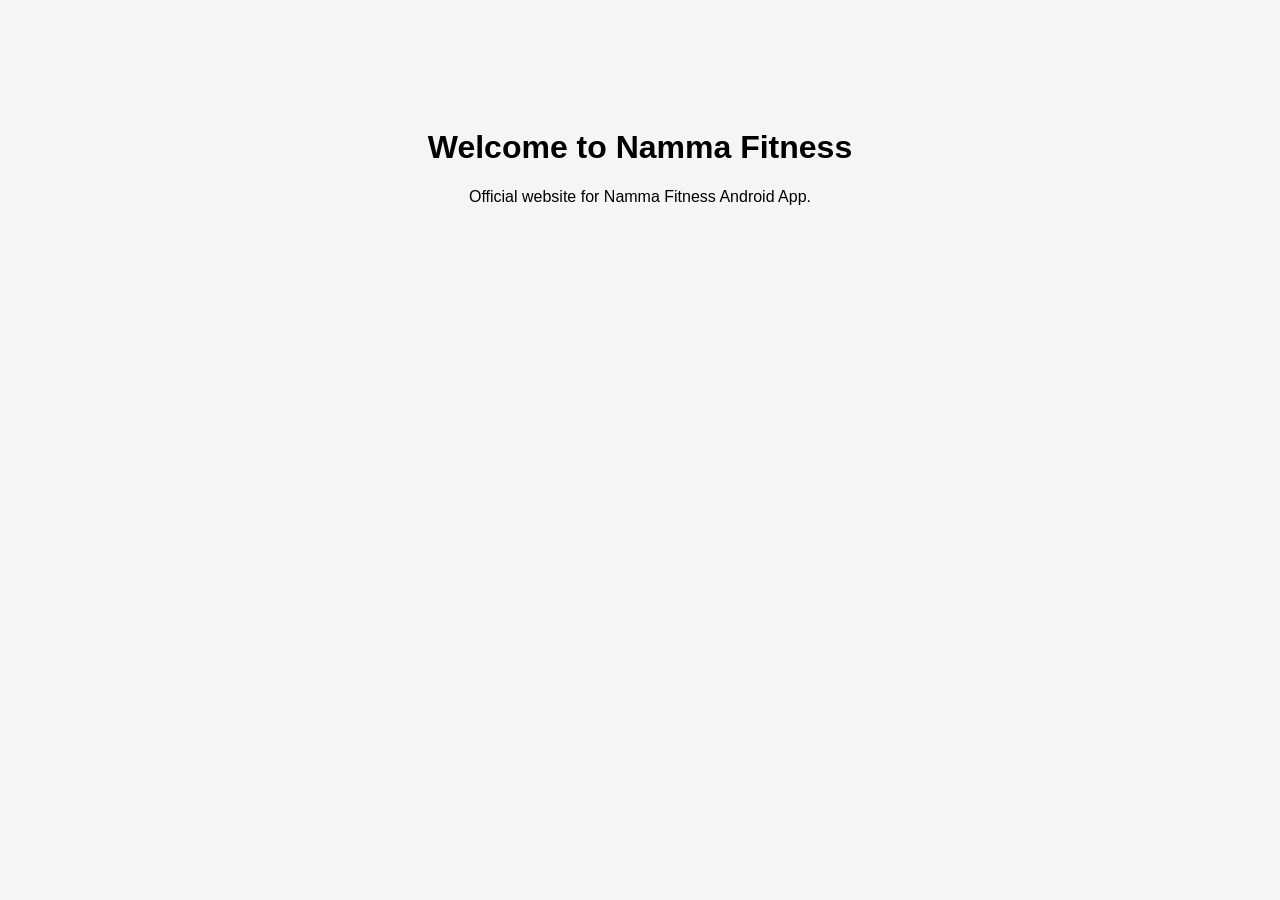
==== index.html @ e56bbda5 "index.html" ====
<!DOCTYPE html>
<html lang="en">
<head>
    <meta charset="UTF-8">
    <meta name="viewport" content="width=device-width, initial-scale=1.0">
    <title>Namma Fitness</title>
</head>
<body style="font-family:Arial;text-align:center;padding-top:100px;background:#f5f5f5;">
    <h1>Welcome to Namma Fitness</h1>
    <p>Official website for Namma Fitness Android App.</p>
</body>
</html>
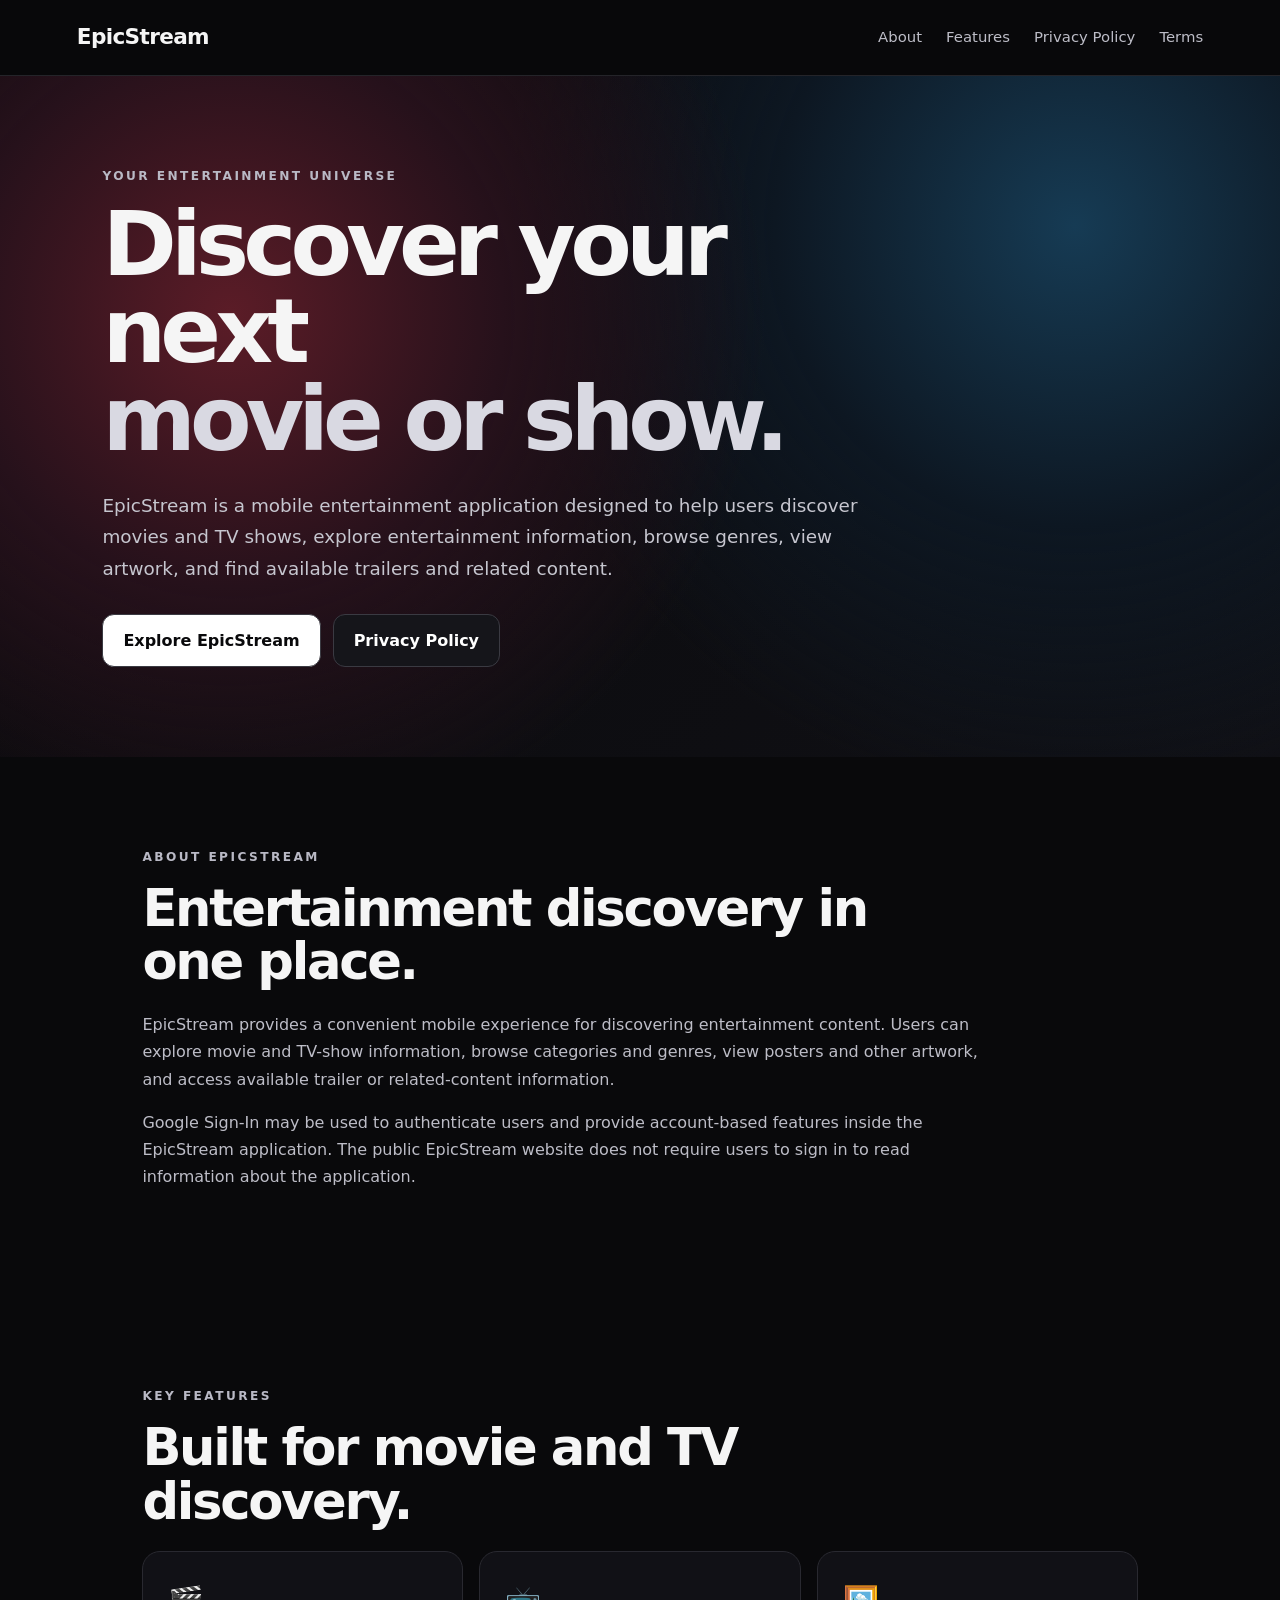
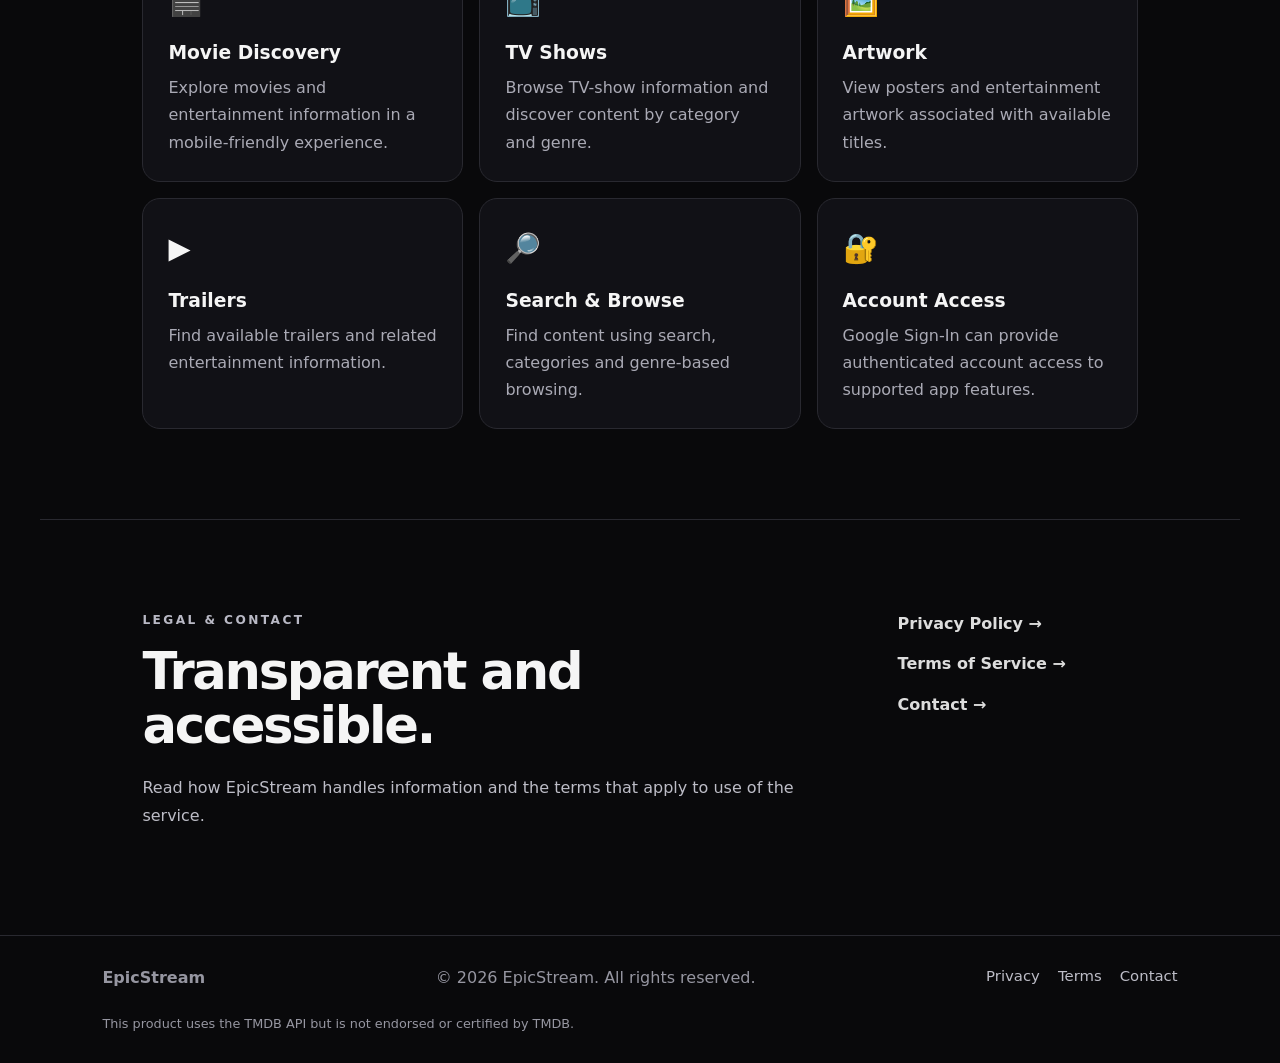
==== commit 0e839c96: "Initial project upload" ====
--- a/index.html
+++ b/index.html
@@ -1,12 +1,108 @@
 <!DOCTYPE html>
 <html lang="en">
 <head>
-    <meta charset="UTF-8">
-    <meta name="viewport" content="width=device-width, initial-scale=1.0">
-    <title>Namma Fitness</title>
+  <meta charset="UTF-8">
+  <meta name="viewport" content="width=device-width, initial-scale=1.0">
+  <meta name="description" content="EpicStream is a mobile entertainment application for discovering movies and TV shows, exploring entertainment information, and finding trailers and related content.">
+  <meta name="theme-color" content="#09090b">
+  <title>EpicStream — Your Entertainment Universe</title>
+  <!-- Google Search Console verification:
+       Replace YOUR_GOOGLE_VERIFICATION_CODE with the exact code Google gives you.
+       Keep this tag in the <head> after verification. -->
+  <meta name="google-site-verification" content="YOUR_GOOGLE_VERIFICATION_CODE">
+  <link rel="stylesheet" href="assets/style.css">
 </head>
-<body style="font-family:Arial;text-align:center;padding-top:100px;background:#f5f5f5;">
-    <h1>Welcome to Namma Fitness</h1>
-    <p>Official website for Namma Fitness Android App.</p>
+<body>
+  <header class="nav">
+    <a class="brand" href="./">EpicStream</a>
+    <nav>
+      <a href="#about">About</a>
+      <a href="#features">Features</a>
+      <a href="privacy-policy.html">Privacy Policy</a>
+      <a href="terms-of-service.html">Terms</a>
+    </nav>
+  </header>
+
+  <main>
+    <section class="hero">
+      <div class="hero-content">
+        <p class="eyebrow">YOUR ENTERTAINMENT UNIVERSE</p>
+        <h1>Discover your next<br><span>movie or show.</span></h1>
+        <p class="lead">
+          EpicStream is a mobile entertainment application designed to help
+          users discover movies and TV shows, explore entertainment information,
+          browse genres, view artwork, and find available trailers and related content.
+        </p>
+        <div class="buttons">
+          <a class="button primary" href="#about">Explore EpicStream</a>
+          <a class="button secondary" href="privacy-policy.html">Privacy Policy</a>
+        </div>
+      </div>
+    </section>
+
+    <section id="about" class="section">
+      <div class="section-heading">
+        <p class="eyebrow">ABOUT EPICSTREAM</p>
+        <h2>Entertainment discovery in one place.</h2>
+      </div>
+      <p class="text">
+        EpicStream provides a convenient mobile experience for discovering
+        entertainment content. Users can explore movie and TV-show information,
+        browse categories and genres, view posters and other artwork, and access
+        available trailer or related-content information.
+      </p>
+      <p class="text">
+        Google Sign-In may be used to authenticate users and provide account-based
+        features inside the EpicStream application. The public EpicStream website
+        does not require users to sign in to read information about the application.
+      </p>
+    </section>
+
+    <section id="features" class="section">
+      <div class="section-heading">
+        <p class="eyebrow">KEY FEATURES</p>
+        <h2>Built for movie and TV discovery.</h2>
+      </div>
+      <div class="grid">
+        <article class="card"><span>🎬</span><h3>Movie Discovery</h3><p>Explore movies and entertainment information in a mobile-friendly experience.</p></article>
+        <article class="card"><span>📺</span><h3>TV Shows</h3><p>Browse TV-show information and discover content by category and genre.</p></article>
+        <article class="card"><span>🖼️</span><h3>Artwork</h3><p>View posters and entertainment artwork associated with available titles.</p></article>
+        <article class="card"><span>▶️</span><h3>Trailers</h3><p>Find available trailers and related entertainment information.</p></article>
+        <article class="card"><span>🔎</span><h3>Search & Browse</h3><p>Find content using search, categories and genre-based browsing.</p></article>
+        <article class="card"><span>🔐</span><h3>Account Access</h3><p>Google Sign-In can provide authenticated account access to supported app features.</p></article>
+      </div>
+    </section>
+
+    <section class="section legal-summary">
+      <div>
+        <p class="eyebrow">LEGAL & CONTACT</p>
+        <h2>Transparent and accessible.</h2>
+        <p class="text">
+          Read how EpicStream handles information and the terms that apply to use
+          of the service.
+        </p>
+      </div>
+      <div class="legal-links">
+        <a href="privacy-policy.html">Privacy Policy →</a>
+        <a href="terms-of-service.html">Terms of Service →</a>
+        <a href="contact.html">Contact →</a>
+      </div>
+    </section>
+  </main>
+
+  <footer>
+    <div class="footer-inner">
+      <strong>EpicStream</strong>
+      <span>© 2026 EpicStream. All rights reserved.</span>
+      <div>
+        <a href="privacy-policy.html">Privacy</a>
+        <a href="terms-of-service.html">Terms</a>
+        <a href="contact.html">Contact</a>
+      </div>
+    </div>
+    <p class="tmdb-note">
+      This product uses the TMDB API but is not endorsed or certified by TMDB.
+    </p>
+  </footer>
 </body>
 </html>
--- a/assets/style.css
+++ b/assets/style.css
@@ -0,0 +1 @@
+*{box-sizing:border-box}html{scroll-behavior:smooth}body{margin:0;font-family:Inter,ui-sans-serif,system-ui,-apple-system,BlinkMacSystemFont,"Segoe UI",sans-serif;background:#09090b;color:#f5f5f5;line-height:1.7}a{color:inherit}.nav{height:76px;display:flex;align-items:center;justify-content:space-between;padding:0 6%;border-bottom:1px solid #242429;background:rgba(9,9,11,.94);position:sticky;top:0;z-index:10;backdrop-filter:blur(14px)}.brand{font-size:1.35rem;font-weight:800;text-decoration:none;letter-spacing:-.03em}.nav nav{display:flex;gap:24px}.nav nav a,.footer-inner a{color:#bdbdc7;text-decoration:none;font-size:.93rem}.nav nav a:hover,.footer-inner a:hover,.legal-links a:hover{color:#fff}.hero{min-height:620px;display:flex;align-items:center;padding:90px 8%;background:radial-gradient(circle at 18% 35%,#5b1c27 0,#26111b 24%,transparent 47%),radial-gradient(circle at 84% 22%,#163b54 0,#0d1722 25%,transparent 48%),linear-gradient(135deg,#09090b,#101015)}.hero-content{max-width:780px}.eyebrow{font-size:.76rem;letter-spacing:.2em;font-weight:800;color:#b9b9c5;margin:0 0 14px}.hero h1{font-size:clamp(3rem,7vw,6.5rem);line-height:.98;letter-spacing:-.065em;margin:0 0 26px}.hero h1 span{color:#d9d9e2}.lead{font-size:1.15rem;color:#c6c6cf;max-width:760px}.buttons{display:flex;gap:12px;flex-wrap:wrap;margin-top:30px}.button{display:inline-block;padding:12px 20px;border-radius:12px;text-decoration:none;font-weight:750;border:1px solid #3a3a42}.primary{background:#fff;color:#09090b}.secondary{background:#15151a;color:#fff}.section{padding:90px 8%;max-width:1200px;margin:auto}.section-heading{max-width:750px}.section h2{font-size:clamp(2rem,4vw,3.5rem);line-height:1.05;letter-spacing:-.045em;margin:0 0 22px}.text{color:#bdbdc7;max-width:850px}.grid{display:grid;grid-template-columns:repeat(3,1fr);gap:16px}.card{padding:25px;border:1px solid #292930;background:#111116;border-radius:18px}.card span{font-size:1.8rem}.card h3{margin:12px 0 5px}.card p{margin:0;color:#aaaab5}.legal-summary{border-top:1px solid #292930;display:flex;justify-content:space-between;gap:40px}.legal-links{display:flex;flex-direction:column;gap:13px;min-width:240px}.legal-links a{color:#ddd;text-decoration:none;font-weight:700}footer{border-top:1px solid #292930;padding:28px 8%;color:#9696a1}.footer-inner{display:flex;justify-content:space-between;gap:20px;flex-wrap:wrap}.footer-inner div{display:flex;gap:18px}.tmdb-note{font-size:.8rem;margin:22px 0 0}.legal-page{max-width:900px;margin:auto;padding:90px 8%}.legal-page h1{font-size:clamp(2.7rem,6vw,5rem);line-height:1;letter-spacing:-.06em;margin:0 0 12px}.legal-page h2{margin-top:42px;line-height:1.2}.legal-page p{color:#bdbdc7}.updated{font-size:.9rem;color:#858590!important}.legal-page a{color:#fff}.contact-box{padding:25px;border:1px solid #303038;border-radius:18px;background:#111116;margin-top:35px}.not-found{min-height:100vh;display:grid;place-content:center;padding:30px;text-align:center}.not-found h1{font-size:4rem;line-height:1;margin:10px 0}.not-found .button{justify-self:center;margin-top:20px}@media(max-width:800px){.nav{height:auto;min-height:68px;padding:15px 5%;align-items:flex-start}.nav nav{display:none}.hero{padding:75px 6%;min-height:600px}.section{padding:65px 6%}.grid{grid-template-columns:1fr}.legal-summary{display:block}.legal-links{margin-top:28px}.legal-page{padding:65px 6%}.footer-inner{display:block}.footer-inner div{margin-top:12px}}
